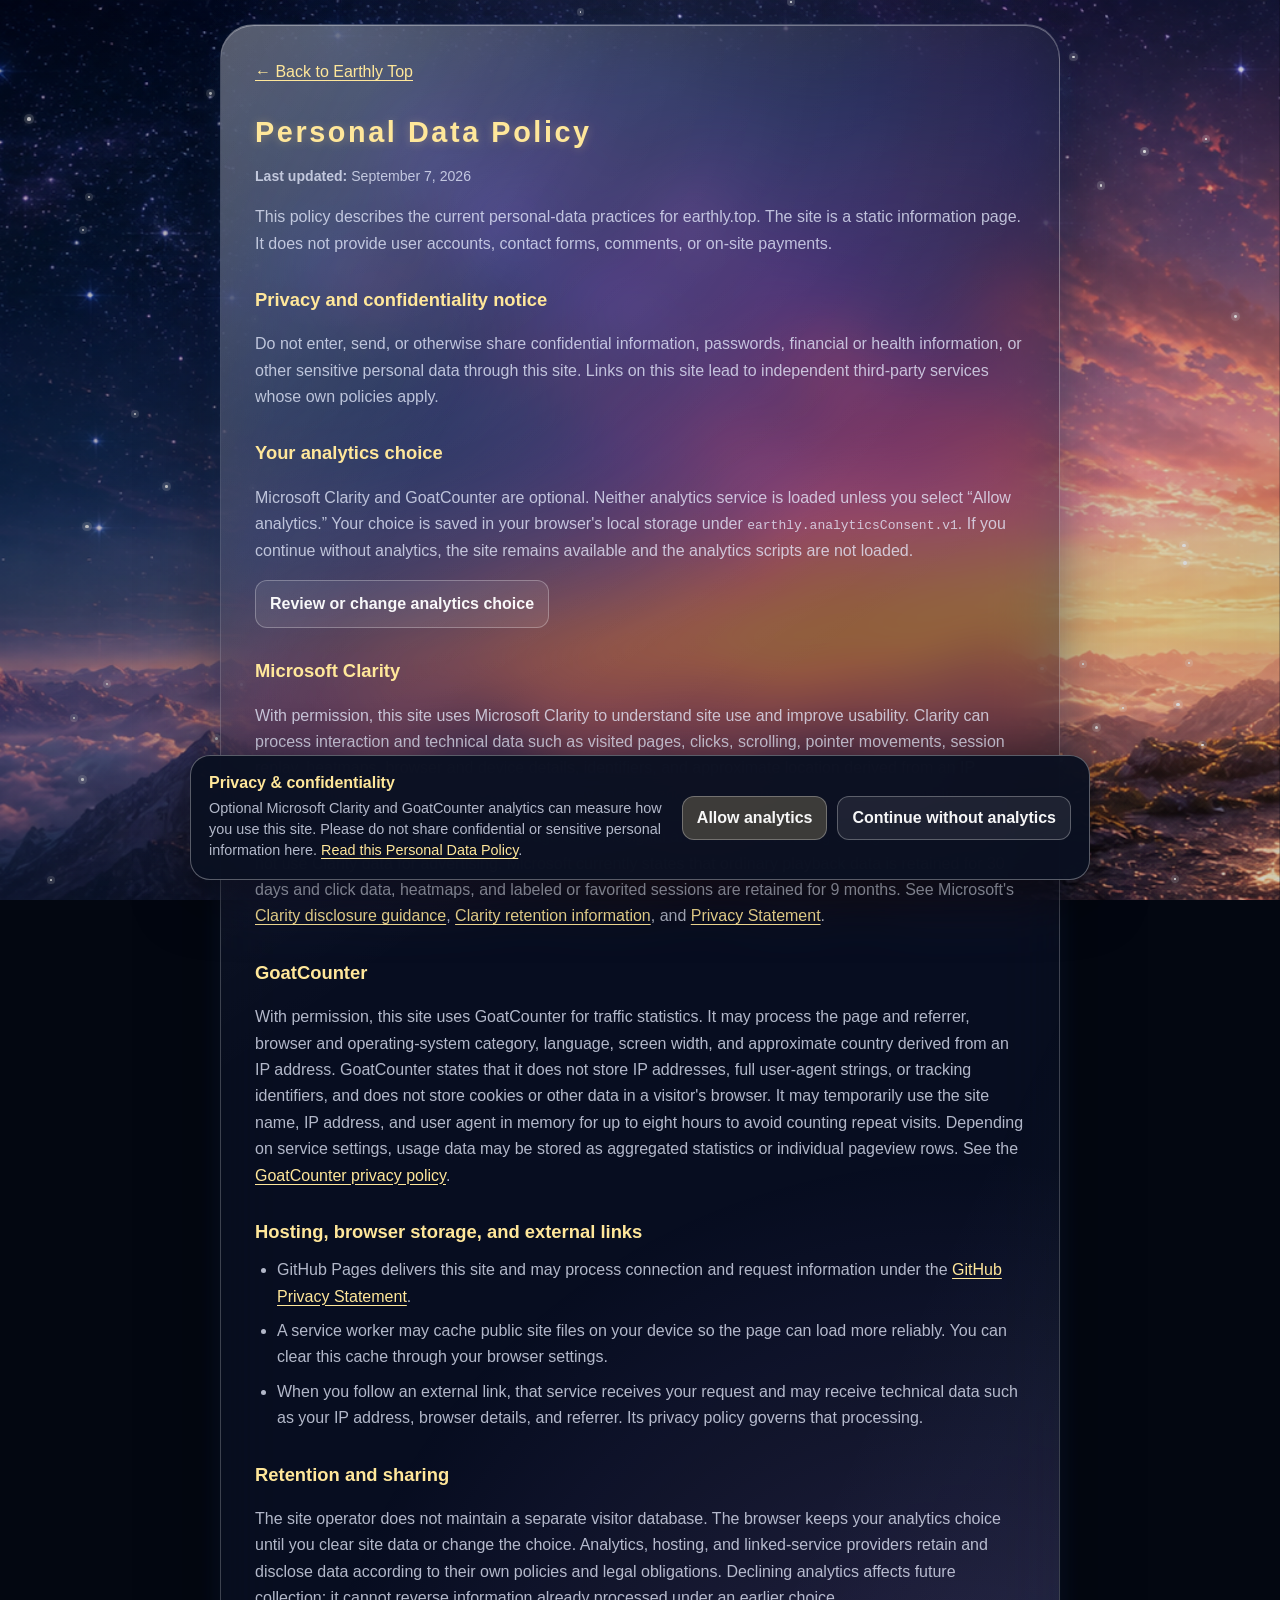
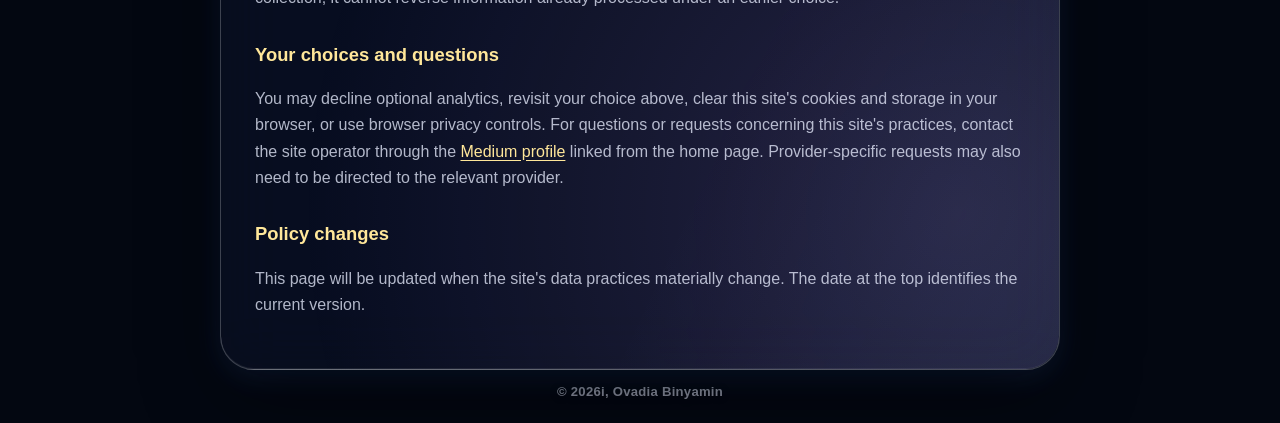
==== privacy.html @ af7570cb "Add personal data policy and analytics consent" ====
<!DOCTYPE html>
<html lang="en">
  <head>
    <meta charset="UTF-8" />
    <meta name="viewport" content="width=device-width, initial-scale=1.0" />
    <meta name="theme-color" content="#273052" />
    <title>Personal Data Policy - Earthly Top</title>
    <link rel="icon" type="image/png" sizes="32x32" href="favicon/favicon-32.png" />
    <link rel="apple-touch-icon" href="favicon/apple-touch-icon.png" />
    <link rel="stylesheet" href="styles.css?v=20260907-1" />
  </head>
  <body>
    <div class="starfield" aria-hidden="true"></div>
    <div class="page-shell policy-shell">
      <main class="card policy-card">
        <a class="policy-back" href="index.html">← Back to Earthly Top</a>
        <h1>Personal Data Policy</h1>
        <p class="policy-updated"><strong>Last updated:</strong> September 7, 2026</p>

        <p>
          This policy describes the current personal-data practices for earthly.top. The site is a static information page. It does not provide user accounts, contact forms, comments, or on-site payments.
        </p>

        <h2>Privacy and confidentiality notice</h2>
        <p>
          Do not enter, send, or otherwise share confidential information, passwords, financial or health information, or other sensitive personal data through this site. Links on this site lead to independent third-party services whose own policies apply.
        </p>

        <h2>Your analytics choice</h2>
        <p>
          Microsoft Clarity and GoatCounter are optional. Neither analytics service is loaded unless you select “Allow analytics.” Your choice is saved in your browser's local storage under <code>earthly.analyticsConsent.v1</code>. If you continue without analytics, the site remains available and the analytics scripts are not loaded.
        </p>
        <p>
          <button class="privacy-settings" type="button" data-analytics-settings>Review or change analytics choice</button>
        </p>

        <h2>Microsoft Clarity</h2>
        <p>
          With permission, this site uses Microsoft Clarity to understand site use and improve usability. Clarity can process interaction and technical data such as visited pages, clicks, scrolling, pointer movements, session replay, heatmaps, browser and device details, identifiers, and approximate location derived from an IP address. Microsoft may use first- and third-party cookies and similar technologies for this processing.
        </p>
        <p>
          This site sends Clarity an analytics-storage consent signal and denies advertising-storage consent. It does not use Clarity data for advertising. Microsoft currently states that ordinary playback data is retained for 30 days and click data, heatmaps, and labeled or favorited sessions are retained for 9 months. See Microsoft's
          <a href="https://learn.microsoft.com/en-us/clarity/setup-and-installation/privacy-disclosure" target="_blank" rel="noopener noreferrer">Clarity disclosure guidance</a>,
          <a href="https://learn.microsoft.com/en-us/clarity/setup-and-installation/data-retention" target="_blank" rel="noopener noreferrer">Clarity retention information</a>, and
          <a href="https://privacy.microsoft.com/en-us/privacystatement" target="_blank" rel="noopener noreferrer">Privacy Statement</a>.
        </p>

        <h2>GoatCounter</h2>
        <p>
          With permission, this site uses GoatCounter for traffic statistics. It may process the page and referrer, browser and operating-system category, language, screen width, and approximate country derived from an IP address. GoatCounter states that it does not store IP addresses, full user-agent strings, or tracking identifiers, and does not store cookies or other data in a visitor's browser. It may temporarily use the site name, IP address, and user agent in memory for up to eight hours to avoid counting repeat visits. Depending on service settings, usage data may be stored as aggregated statistics or individual pageview rows. See the
          <a href="https://www.goatcounter.com/help/privacy" target="_blank" rel="noopener noreferrer">GoatCounter privacy policy</a>.
        </p>

        <h2>Hosting, browser storage, and external links</h2>
        <ul>
          <li>GitHub Pages delivers this site and may process connection and request information under the <a href="https://docs.github.com/en/site-policy/privacy-policies/github-general-privacy-statement" target="_blank" rel="noopener noreferrer">GitHub Privacy Statement</a>.</li>
          <li>A service worker may cache public site files on your device so the page can load more reliably. You can clear this cache through your browser settings.</li>
          <li>When you follow an external link, that service receives your request and may receive technical data such as your IP address, browser details, and referrer. Its privacy policy governs that processing.</li>
        </ul>

        <h2>Retention and sharing</h2>
        <p>
          The site operator does not maintain a separate visitor database. The browser keeps your analytics choice until you clear site data or change the choice. Analytics, hosting, and linked-service providers retain and disclose data according to their own policies and legal obligations. Declining analytics affects future collection; it cannot reverse information already processed under an earlier choice.
        </p>

        <h2>Your choices and questions</h2>
        <p>
          You may decline optional analytics, revisit your choice above, clear this site's cookies and storage in your browser, or use browser privacy controls. For questions or requests concerning this site's practices, contact the site operator through the <a href="https://medium.com/@ovi-tech" target="_blank" rel="noopener noreferrer">Medium profile</a> linked from the home page. Provider-specific requests may also need to be directed to the relevant provider.
        </p>

        <h2>Policy changes</h2>
        <p>
          This page will be updated when the site's data practices materially change. The date at the top identifies the current version.
        </p>
      </main>
      <footer class="site-footer">
        <p class="copyright">© 2026i, Ovadia Binyamin</p>
      </footer>
    </div>
    <aside class="privacy-notice" aria-labelledby="privacy-notice-title" aria-describedby="privacy-notice-description" hidden>
      <div>
        <strong id="privacy-notice-title">Privacy &amp; confidentiality</strong>
        <p id="privacy-notice-description">
          Optional Microsoft Clarity and GoatCounter analytics can measure how you use this site. Please do not share confidential or sensitive personal information here.
          <a href="privacy.html">Read this Personal Data Policy</a>.
        </p>
      </div>
      <div class="privacy-actions">
        <button class="privacy-allow" type="button" data-analytics-choice="allow">Allow analytics</button>
        <button class="privacy-decline" type="button" data-analytics-choice="decline">Continue without analytics</button>
      </div>
    </aside>
    <script src="script.js?v=20260815-3"></script>
    <script src="privacy.js?v=20260907-1"></script>
  </body>
</html>
---- styles.css ----
:root {
  color-scheme: dark;
  --glass-fill: rgba(16, 22, 42, 0.46);
  --glass-fill-strong: rgba(28, 34, 58, 0.58);
  --glass-border: rgba(255, 255, 255, 0.22);
  --glass-highlight: rgba(255, 255, 255, 0.34);
  --glass-shadow: rgba(0, 0, 0, 0.38);
  --text-primary: rgba(255, 255, 255, 0.96);
  --text-secondary: rgba(232, 238, 255, 0.76);
  --accent: #ffe79a;
}

* {
  box-sizing: border-box;
}

body {
  margin: 0;
  min-height: 100vh;
  display: flex;
  align-items: center;
  justify-content: center;
  padding: 24px;
  font-family: -apple-system, BlinkMacSystemFont, "SF Pro Text", "Segoe UI", sans-serif;
  color: var(--text-primary);
  overflow-x: hidden;
  overflow-y: auto;
  position: relative;
  background: #030711;
}

body::before {
  content: "";
  position: fixed;
  inset: 0;
  background-image: url("assets/earthly-starry-background.png");
  background-position: center;
  background-repeat: no-repeat;
  background-size: cover;
  pointer-events: none;
  z-index: 0;
}

body::after {
  content: "";
  position: fixed;
  inset: 0;
  background:
    radial-gradient(circle at 50% 8%, rgba(170, 205, 255, 0.1), transparent 42%),
    linear-gradient(90deg, rgba(3, 7, 17, 0.3), rgba(3, 7, 17, 0.06) 58%, rgba(3, 7, 17, 0.18));
  pointer-events: none;
  z-index: 0;
}

.starfield {
  position: fixed;
  inset: 0;
  pointer-events: none;
  overflow: hidden;
  z-index: 0;
}

.star {
  position: absolute;
  width: 2px;
  height: 2px;
  background: white;
  border-radius: 50%;
  box-shadow: 0 0 6px rgba(255, 255, 255, 0.9);
  animation: twinkle var(--duration, 3s) ease-in-out var(--delay, 0s) infinite;
}

.star::before {
  content: "";
  position: absolute;
  inset: -3px;
  border-radius: 50%;
  background: rgba(255, 255, 255, 0.18);
  animation: pulse 2s ease-in-out var(--delay, 0s) infinite;
}

.page-shell {
  position: relative;
  z-index: 1;
  width: min(720px, 100%);
}

.card {
  position: relative;
  z-index: 1;
  isolation: isolate;
  width: 100%;
  padding: 34px;
  overflow: hidden;
  border: 1px solid var(--glass-border);
  border-radius: 34px;
  background:
    radial-gradient(circle at 14% 0%, rgba(255, 255, 255, 0.16), transparent 34%),
    linear-gradient(145deg, rgba(255, 255, 255, 0.1), transparent 42%),
    var(--glass-fill);
  box-shadow:
    inset 0 1px 0 var(--glass-highlight),
    inset 0 -1px 0 rgba(255, 255, 255, 0.08),
    0 28px 80px var(--glass-shadow),
    0 8px 28px rgba(42, 92, 180, 0.18);
  -webkit-backdrop-filter: blur(30px) saturate(180%);
  backdrop-filter: blur(30px) saturate(180%);
}

.card::before {
  content: "";
  position: absolute;
  z-index: -1;
  inset: 0;
  border-radius: inherit;
  background:
    linear-gradient(115deg, rgba(255, 255, 255, 0.13), transparent 24% 74%, rgba(153, 190, 255, 0.08)),
    radial-gradient(circle at 88% 92%, rgba(200, 153, 255, 0.16), transparent 34%);
  pointer-events: none;
}

.header-row {
  display: flex;
  align-items: flex-start;
  gap: 16px;
  margin-bottom: 22px;
}

.header-row > div {
  flex: 1;
  min-width: 0;
  overflow: hidden;
}

.logo {
  width: 96px;
  height: 96px;
  position: relative;
  top: -8px;
  object-fit: contain;
  border-radius: 16px;
  box-shadow: none;
  background: transparent;
}

h1 {
  margin: 0 0 10px;
  font-family: -apple-system, BlinkMacSystemFont, "SF Pro Display", "Segoe UI", sans-serif;
  font-size: 1.8rem;
  font-weight: 760;
  letter-spacing: 0.09em;
  text-transform: uppercase;
  color: var(--accent);
  text-shadow: 0 1px 10px rgba(255, 222, 128, 0.3);
}

.subtitle {
  margin: 0 0 22px;
  font-size: 1.05rem;
  color: var(--text-secondary);
}

ul {
  list-style: none;
  padding: 0;
  margin: 0;
  display: grid;
  gap: 14px;
}

.link-row {
  display: flex;
  align-items: center;
  gap: 10px;
  min-width: 0;
}

.link-btn,
.pdf-btn {
  display: flex;
  align-items: center;
  padding: 14px 16px;
  border: 1px solid rgba(255, 255, 255, 0.17);
  border-radius: 16px;
  color: var(--text-primary);
  text-decoration: none;
  background:
    linear-gradient(135deg, rgba(255, 255, 255, 0.15), rgba(255, 255, 255, 0.055)),
    rgba(110, 125, 175, 0.08);
  box-shadow:
    inset 0 1px 0 rgba(255, 255, 255, 0.22),
    inset 0 -1px 0 rgba(255, 255, 255, 0.04),
    0 8px 24px rgba(0, 0, 0, 0.12);
  transition: transform 180ms ease, box-shadow 180ms ease, border-color 180ms ease, background 180ms ease;
  min-height: 48px;
  font-size: clamp(0.95rem, 1.2vw, 1.05rem);
  font-weight: 520;
  line-height: 1.2;
}

.link-btn {
  flex: 1;
  min-width: 0;
  overflow: hidden;
  text-overflow: ellipsis;
  white-space: nowrap;
}

.pdf-btn {
  padding: 10px 14px;
  min-width: clamp(58px, 8vw, 72px);
  width: clamp(58px, 8vw, 72px);
  min-height: 48px;
  justify-content: center;
  flex-shrink: 0;
}

.link-btn:hover,
.pdf-btn:hover {
  transform: translateY(-2px) scale(1.005);
  border-color: rgba(255, 255, 255, 0.38);
  background:
    linear-gradient(135deg, rgba(255, 255, 255, 0.22), rgba(255, 255, 255, 0.08)),
    rgba(130, 150, 205, 0.12);
  box-shadow:
    inset 0 1px 0 rgba(255, 255, 255, 0.3),
    0 12px 28px rgba(0, 0, 0, 0.2),
    0 0 24px rgba(155, 190, 255, 0.12);
}

.link-btn:focus-visible,
.pdf-btn:focus-visible {
  outline: 3px solid rgba(255, 231, 154, 0.88);
  outline-offset: 3px;
  border-color: rgba(255, 255, 255, 0.42);
}

.signature {
  margin: 24px 4px;
  font-size: 0.95rem;
  color: var(--text-secondary);
  letter-spacing: 0.01em;
}

.copyright {
  margin: 8px 0 0;
  color: var(--text-secondary);
  font-size: 0.82rem;
  font-weight: 600;
  letter-spacing: 0.02em;
  text-align: center;
  opacity: 0.78;
  text-shadow: 0 1px 8px rgba(0, 0, 0, 0.62);
}

.site-footer {
  margin-top: 14px;
  text-align: center;
}

.privacy-disclosure {
  margin: 0;
  color: var(--text-secondary);
  font-size: 0.78rem;
  line-height: 1.5;
  text-shadow: 0 1px 8px rgba(0, 0, 0, 0.62);
}

.privacy-disclosure a,
.privacy-notice a,
.policy-card a {
  color: var(--accent);
  text-underline-offset: 0.18em;
}

.privacy-notice {
  position: fixed;
  z-index: 10;
  right: 20px;
  bottom: 20px;
  left: 20px;
  width: min(900px, calc(100% - 40px));
  margin: 0 auto;
  padding: 18px;
  display: flex;
  align-items: center;
  justify-content: space-between;
  gap: 20px;
  border: 1px solid rgba(255, 255, 255, 0.32);
  border-radius: 20px;
  background: rgba(10, 16, 33, 0.96);
  box-shadow: 0 18px 54px rgba(0, 0, 0, 0.52);
  -webkit-backdrop-filter: blur(24px) saturate(150%);
  backdrop-filter: blur(24px) saturate(150%);
}

.privacy-notice[hidden] {
  display: none;
}

.privacy-notice strong {
  color: var(--accent);
}

.privacy-notice p {
  margin: 6px 0 0;
  color: var(--text-secondary);
  font-size: 0.9rem;
  line-height: 1.45;
}

.privacy-actions {
  display: flex;
  flex-shrink: 0;
  gap: 10px;
}

.privacy-actions button,
.privacy-settings {
  min-height: 44px;
  padding: 10px 14px;
  border: 1px solid rgba(255, 255, 255, 0.28);
  border-radius: 12px;
  color: var(--text-primary);
  font: inherit;
  font-weight: 650;
  cursor: pointer;
}

.privacy-allow {
  background: rgba(255, 231, 154, 0.2);
}

.privacy-decline,
.privacy-settings {
  background: rgba(255, 255, 255, 0.08);
}

.privacy-actions button:hover,
.privacy-settings:hover {
  border-color: rgba(255, 255, 255, 0.55);
  background: rgba(255, 255, 255, 0.16);
}

.privacy-actions button:focus-visible,
.privacy-settings:focus-visible {
  outline: 3px solid rgba(255, 231, 154, 0.88);
  outline-offset: 3px;
}

.policy-shell {
  width: min(840px, 100%);
}

.policy-card {
  line-height: 1.65;
}

.policy-card h1 {
  text-transform: none;
}

.policy-card h2 {
  margin: 28px 0 8px;
  color: var(--accent);
  font-size: 1.15rem;
}

.policy-card p,
.policy-card li {
  color: var(--text-secondary);
}

.policy-card ul {
  margin: 10px 0 0;
  padding-left: 22px;
  display: block;
  list-style: disc;
}

.policy-card li + li {
  margin-top: 8px;
}

.policy-back {
  display: inline-block;
  margin-bottom: 24px;
  color: var(--accent);
}

.policy-updated {
  margin-top: -2px;
  font-size: 0.88rem;
}

@keyframes twinkle {
  0%, 100% {
    transform: scale(0.7);
    opacity: calc(var(--peak-opacity, 1) * 0.5);
  }
  50% {
    transform: scale(1.35);
    opacity: var(--peak-opacity, 1);
  }
}

@keyframes pulse {
  0%, 100% {
    transform: scale(0.85);
    opacity: 0.25;
  }
  50% {
    transform: scale(1.2);
    opacity: 0.55;
  }
}

@media (max-width: 600px) {
  body {
    padding: 16px;
    align-items: flex-start;
  }

  body::before {
    background-position: 72% center;
  }

  .card {
    width: 100%;
    margin: 0;
    padding: 24px;
    border-radius: 28px;
  }

  .page-shell {
    width: 100%;
    margin: 8px 0 24px;
  }

  .privacy-notice {
    right: 12px;
    bottom: 12px;
    left: 12px;
    width: calc(100% - 24px);
    align-items: stretch;
    flex-direction: column;
    gap: 14px;
  }

  .privacy-actions {
    display: grid;
    grid-template-columns: 1fr;
  }

  h1 {
    font-size: clamp(1.35rem, 6.4vw, 1.55rem);
    line-height: 1.1;
    letter-spacing: 0.09em;
  }

  .subtitle {
    margin-bottom: 0;
    font-size: clamp(0.875rem, 3.9vw, 0.95rem);
    line-height: 1.3;
  }

}

@media (max-width: 480px) {
  .header-row {
    display: grid;
    grid-template-columns: 96px minmax(0, 1fr);
    column-gap: 16px;
    row-gap: 4px;
  }

  .header-row > div {
    display: contents;
  }

  h1 {
    margin-bottom: 0;
    min-width: 0;
    align-self: start;
    overflow: hidden;
  }

  .logo {
    top: -12px;
  }

  .subtitle {
    grid-column: 1 / -1;
  }
}

@media (max-width: 340px) {
  body {
    padding: 10px;
  }

  .card {
    padding: 18px;
    border-radius: 24px;
  }

  h1 {
    font-size: 1.25rem;
    letter-spacing: 0.06em;
  }

  .subtitle {
    font-size: 0.8125rem;
  }

}

@media (prefers-reduced-transparency: reduce) {
  .card {
    background: rgba(10, 16, 33, 0.94);
  }

  .link-btn,
  .pdf-btn {
    background: var(--glass-fill-strong);
  }
}

@media (prefers-reduced-motion: reduce) {
  .star {
    animation: none;
    opacity: var(--peak-opacity, 0.8);
  }

  .star::before {
    animation: none;
    opacity: 0.4;
  }

  .link-btn,
  .pdf-btn {
    transition: none;
  }

  .link-btn:hover,
  .pdf-btn:hover {
    transform: none;
  }
}
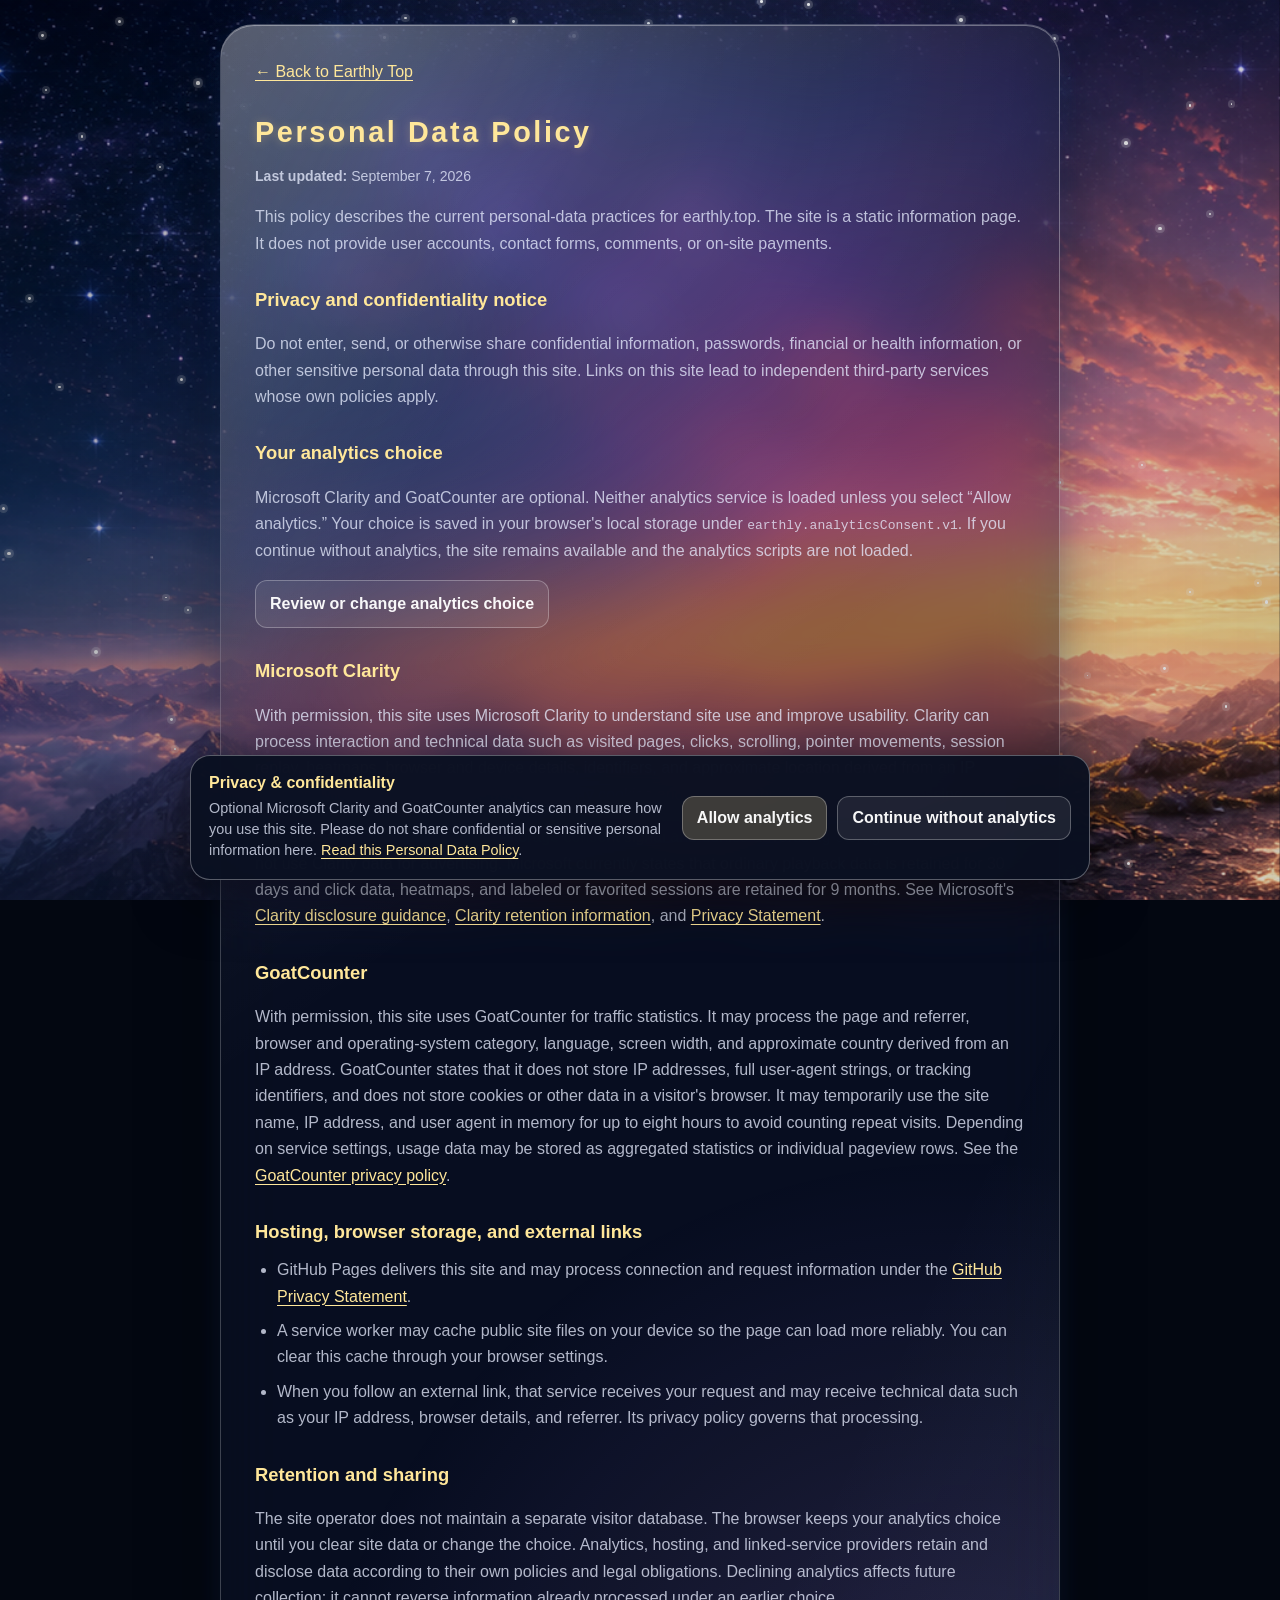
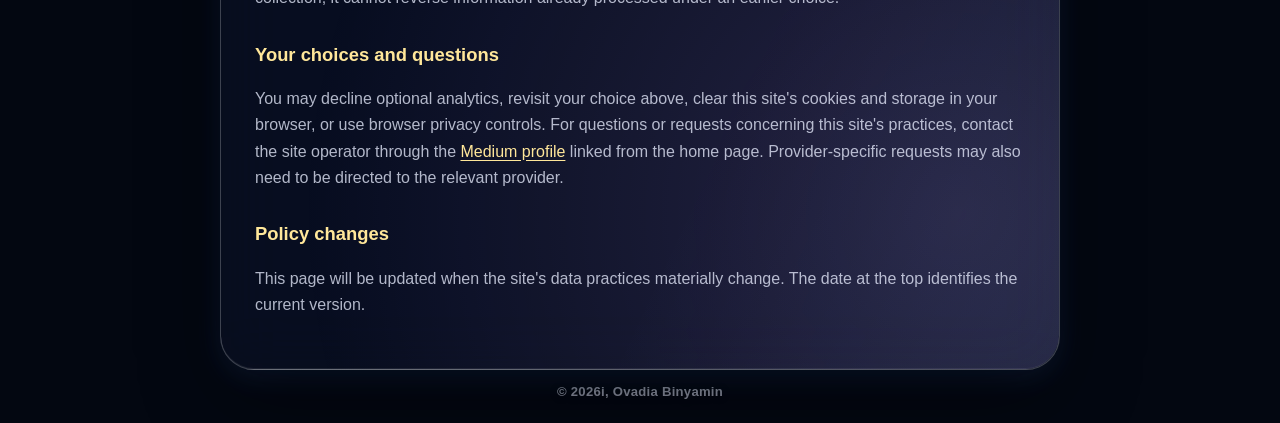
==== commit d7e9bfb7: "Adjust subtitle wrapping and add Star of David symbols" ====
--- a/privacy.html
+++ b/privacy.html
@@ -7,7 +7,7 @@
     <title>Personal Data Policy - Earthly Top</title>
     <link rel="icon" type="image/png" sizes="32x32" href="favicon/favicon-32.png" />
     <link rel="apple-touch-icon" href="favicon/apple-touch-icon.png" />
-    <link rel="stylesheet" href="styles.css?v=20260907-1" />
+    <link rel="stylesheet" href="styles.css?v=20260920-1" />
   </head>
   <body>
     <div class="starfield" aria-hidden="true"></div>
--- a/styles.css
+++ b/styles.css
@@ -8,6 +8,8 @@
   --text-primary: rgba(255, 255, 255, 0.96);
   --text-secondary: rgba(232, 238, 255, 0.76);
   --accent: #ffe79a;
+  --pdf-button-width: clamp(58px, 8vw, 72px);
+  --link-row-gap: 10px;
 }
 
 * {
@@ -156,6 +158,8 @@
 
 .subtitle {
   margin: 0 0 22px;
+  max-width: calc(100% - var(--pdf-button-width) - var(--link-row-gap));
+  overflow-wrap: anywhere;
   font-size: 1.05rem;
   color: var(--text-secondary);
 }
@@ -171,7 +175,7 @@
 .link-row {
   display: flex;
   align-items: center;
-  gap: 10px;
+  gap: var(--link-row-gap);
   min-width: 0;
 }
 
@@ -208,8 +212,8 @@
 
 .pdf-btn {
   padding: 10px 14px;
-  min-width: clamp(58px, 8vw, 72px);
-  width: clamp(58px, 8vw, 72px);
+  min-width: var(--pdf-button-width);
+  width: var(--pdf-button-width);
   min-height: 48px;
   justify-content: center;
   flex-shrink: 0;
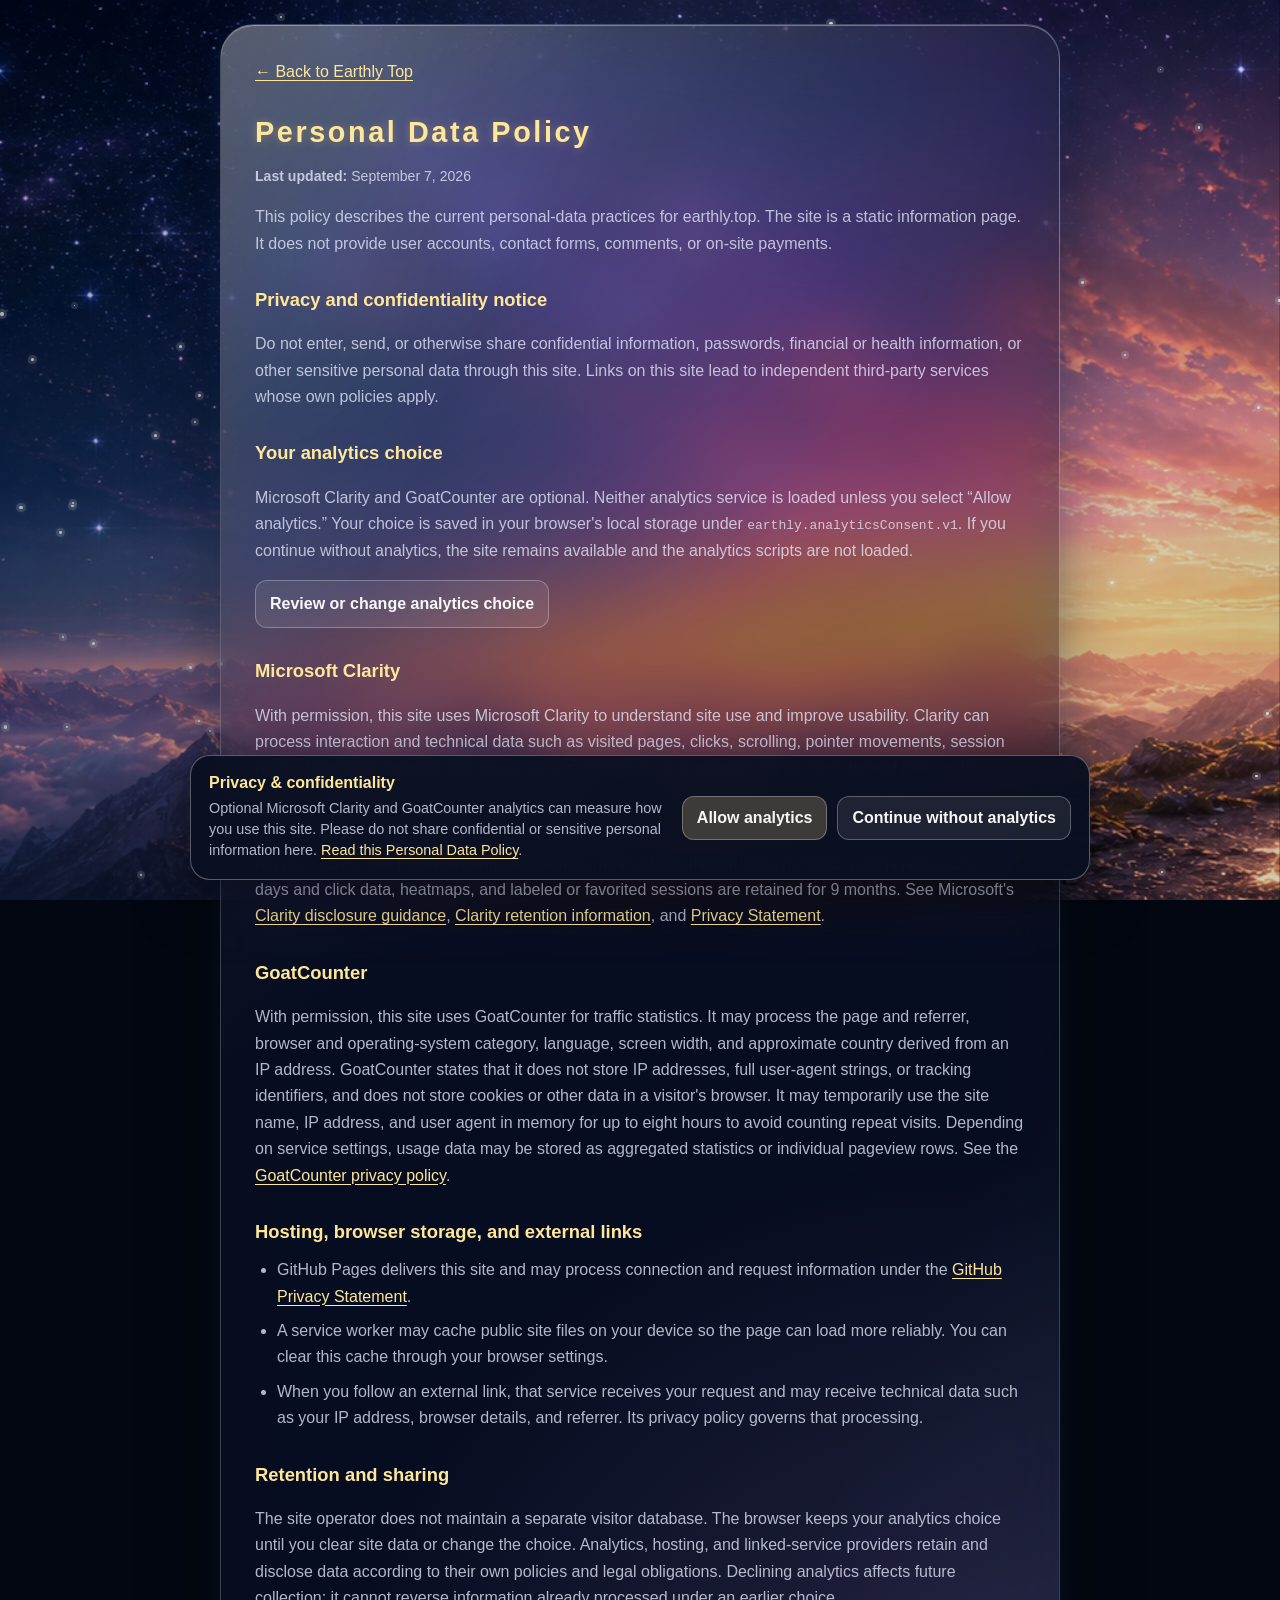
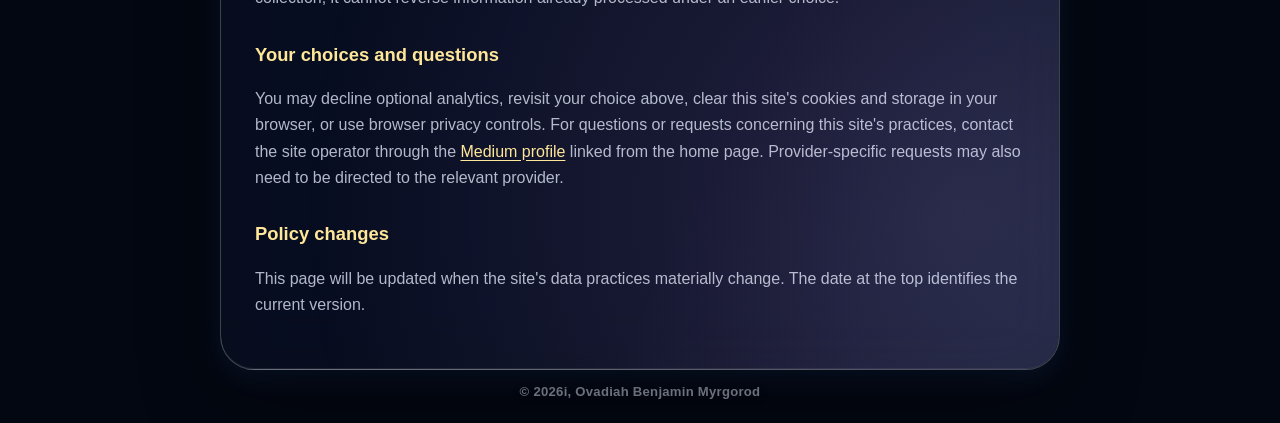
==== commit 8f8a613a: "Add book language picker and update author name" ====
--- a/privacy.html
+++ b/privacy.html
@@ -7,7 +7,7 @@
     <title>Personal Data Policy - Earthly Top</title>
     <link rel="icon" type="image/png" sizes="32x32" href="favicon/favicon-32.png" />
     <link rel="apple-touch-icon" href="favicon/apple-touch-icon.png" />
-    <link rel="stylesheet" href="styles.css?v=20260920-1" />
+    <link rel="stylesheet" href="styles.css?v=20260924-1" />
   </head>
   <body>
     <div class="starfield" aria-hidden="true"></div>
@@ -74,7 +74,7 @@
         </p>
       </main>
       <footer class="site-footer">
-        <p class="copyright">© 2026i, Ovadia Binyamin</p>
+        <p class="copyright">© 2026i, Ovadiah Benjamin Myrgorod</p>
       </footer>
     </div>
     <aside class="privacy-notice" aria-labelledby="privacy-notice-title" aria-describedby="privacy-notice-description" hidden>
--- a/styles.css
+++ b/styles.css
@@ -239,6 +239,84 @@
   border-color: rgba(255, 255, 255, 0.42);
 }
 
+.book-picker {
+  padding: 20px;
+  border: 1px solid var(--glass-border);
+  border-radius: 20px;
+  background: rgba(16, 22, 42, 0.3);
+}
+
+.book-language-field label {
+  display: block;
+  margin-bottom: 10px;
+  color: var(--accent);
+  font-weight: 650;
+}
+
+.book-language-field select {
+  appearance: none;
+  -webkit-appearance: none;
+  width: 100%;
+  min-height: 48px;
+  padding: 12px 44px 12px 16px;
+  border: 1px solid var(--glass-border);
+  border-radius: 12px;
+  background-color: #1c223a;
+  background-image: url("data:image/svg+xml,%3Csvg xmlns='http://www.w3.org/2000/svg' width='16' height='16' viewBox='0 0 16 16'%3E%3Cpath d='m4 6 4 4 4-4' fill='none' stroke='%23e8eeff' stroke-width='1.5' stroke-linecap='round' stroke-linejoin='round'/%3E%3C/svg%3E");
+  background-repeat: no-repeat;
+  background-position: right 16px center;
+  color: var(--text-primary);
+  font: inherit;
+  cursor: pointer;
+}
+
+.book-language-field select:focus-visible {
+  outline: 3px solid var(--accent);
+  outline-offset: 3px;
+}
+
+.book-title {
+  margin: 20px 0 16px;
+  font-size: 1.15rem;
+  font-weight: 600;
+  line-height: 1.5;
+  text-align: start;
+}
+
+.book-actions {
+  display: grid;
+  grid-template-columns: repeat(2, minmax(0, 1fr));
+  gap: 10px;
+}
+
+.book-actions .link-btn {
+  justify-content: center;
+  gap: 8px;
+  white-space: normal;
+  text-align: center;
+}
+
+.book-actions img {
+  flex-shrink: 0;
+}
+
+.book-hint {
+  margin: 14px 0 0;
+  font-size: 0.82rem;
+  line-height: 1.5;
+  color: var(--text-secondary);
+}
+
+@media (max-width: 480px) {
+  .book-picker {
+    padding: 16px;
+  }
+
+  .book-actions {
+    grid-template-columns: 1fr;
+  }
+}
+
 .signature {
   margin: 24px 4px;
   font-size: 0.95rem;
